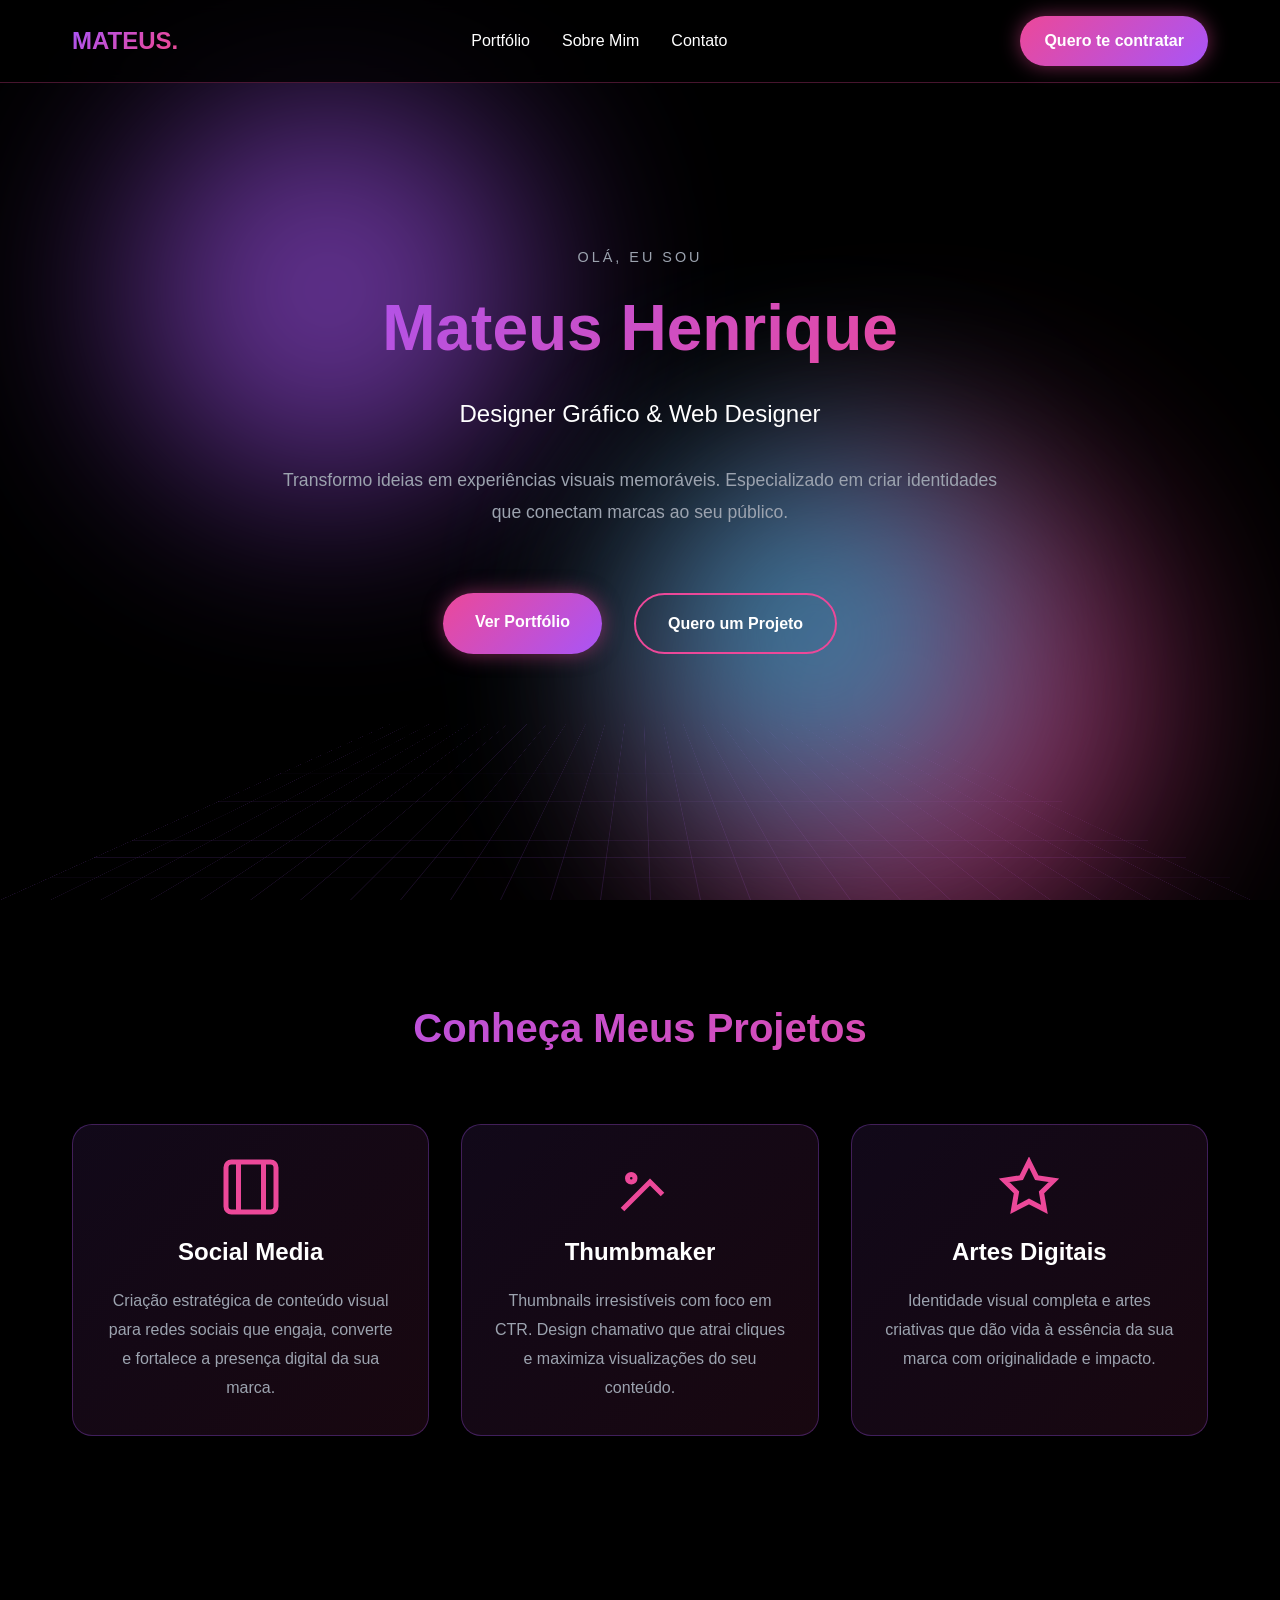
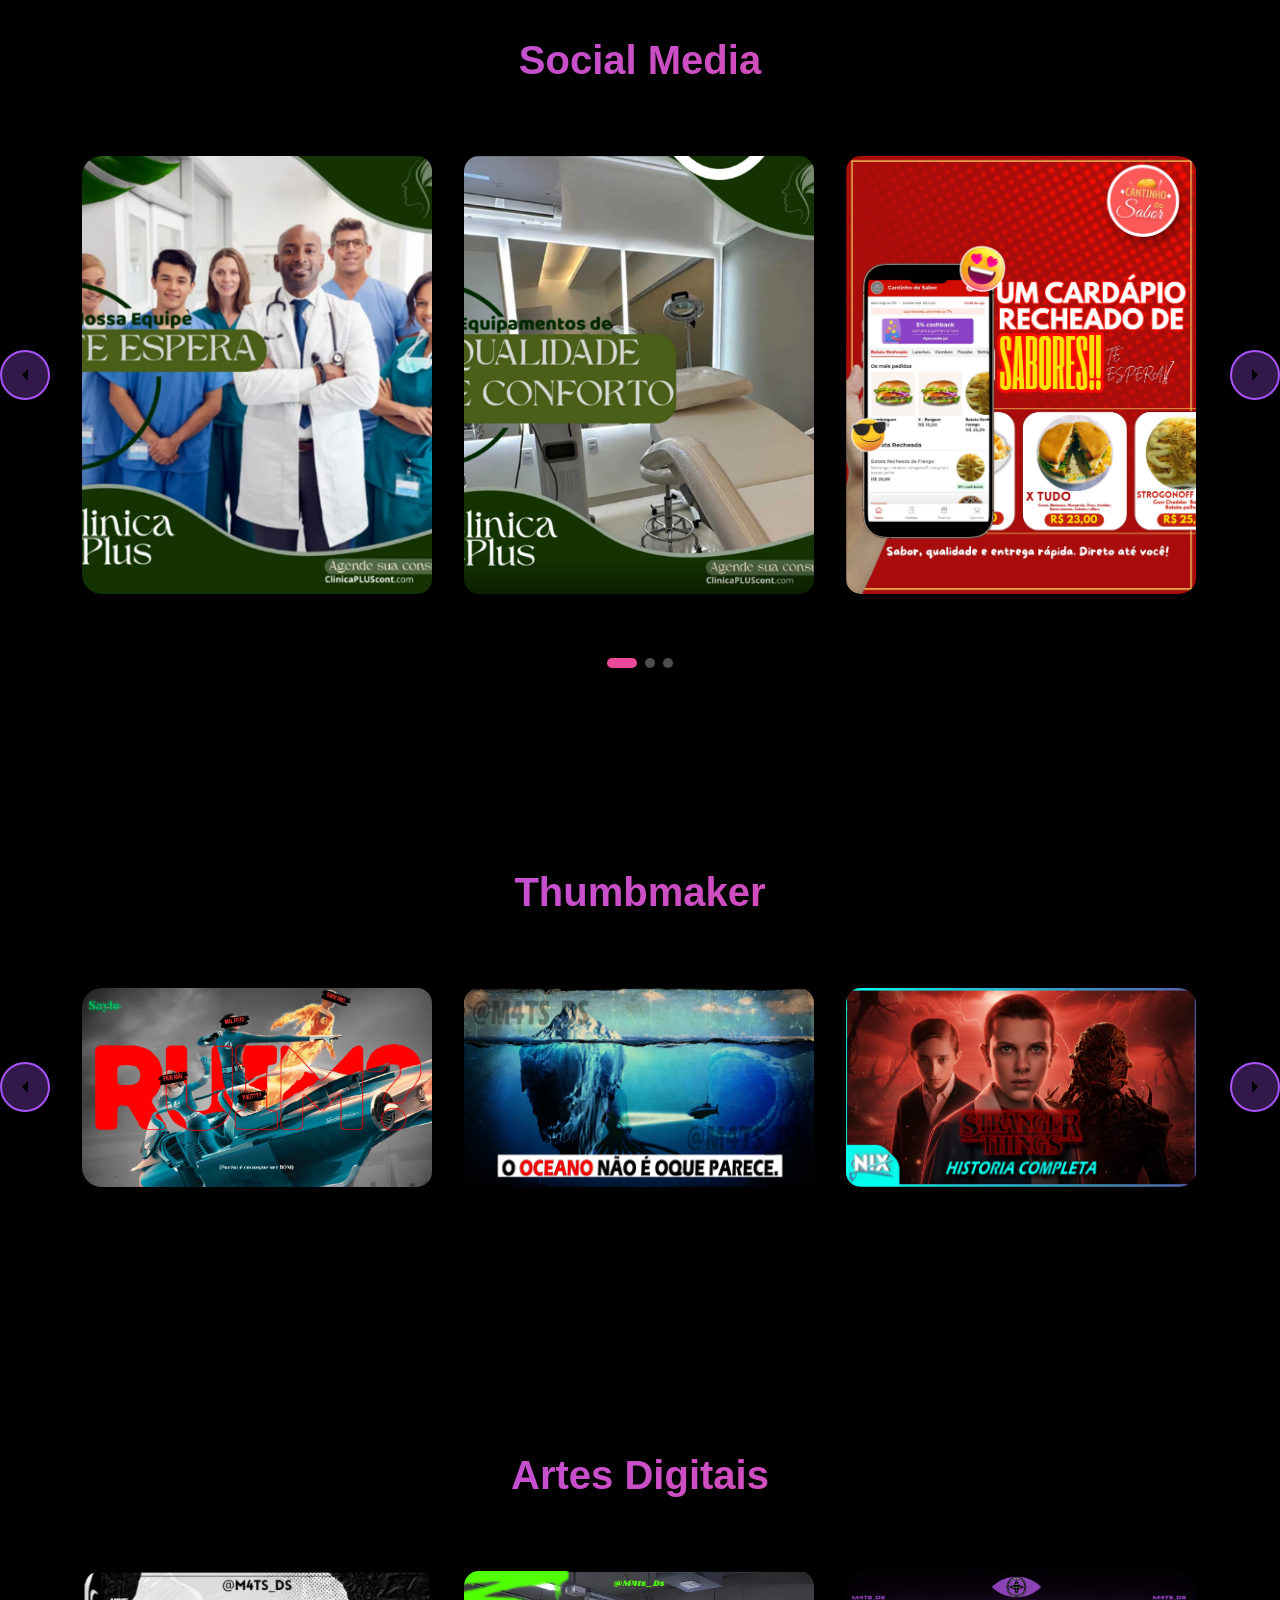
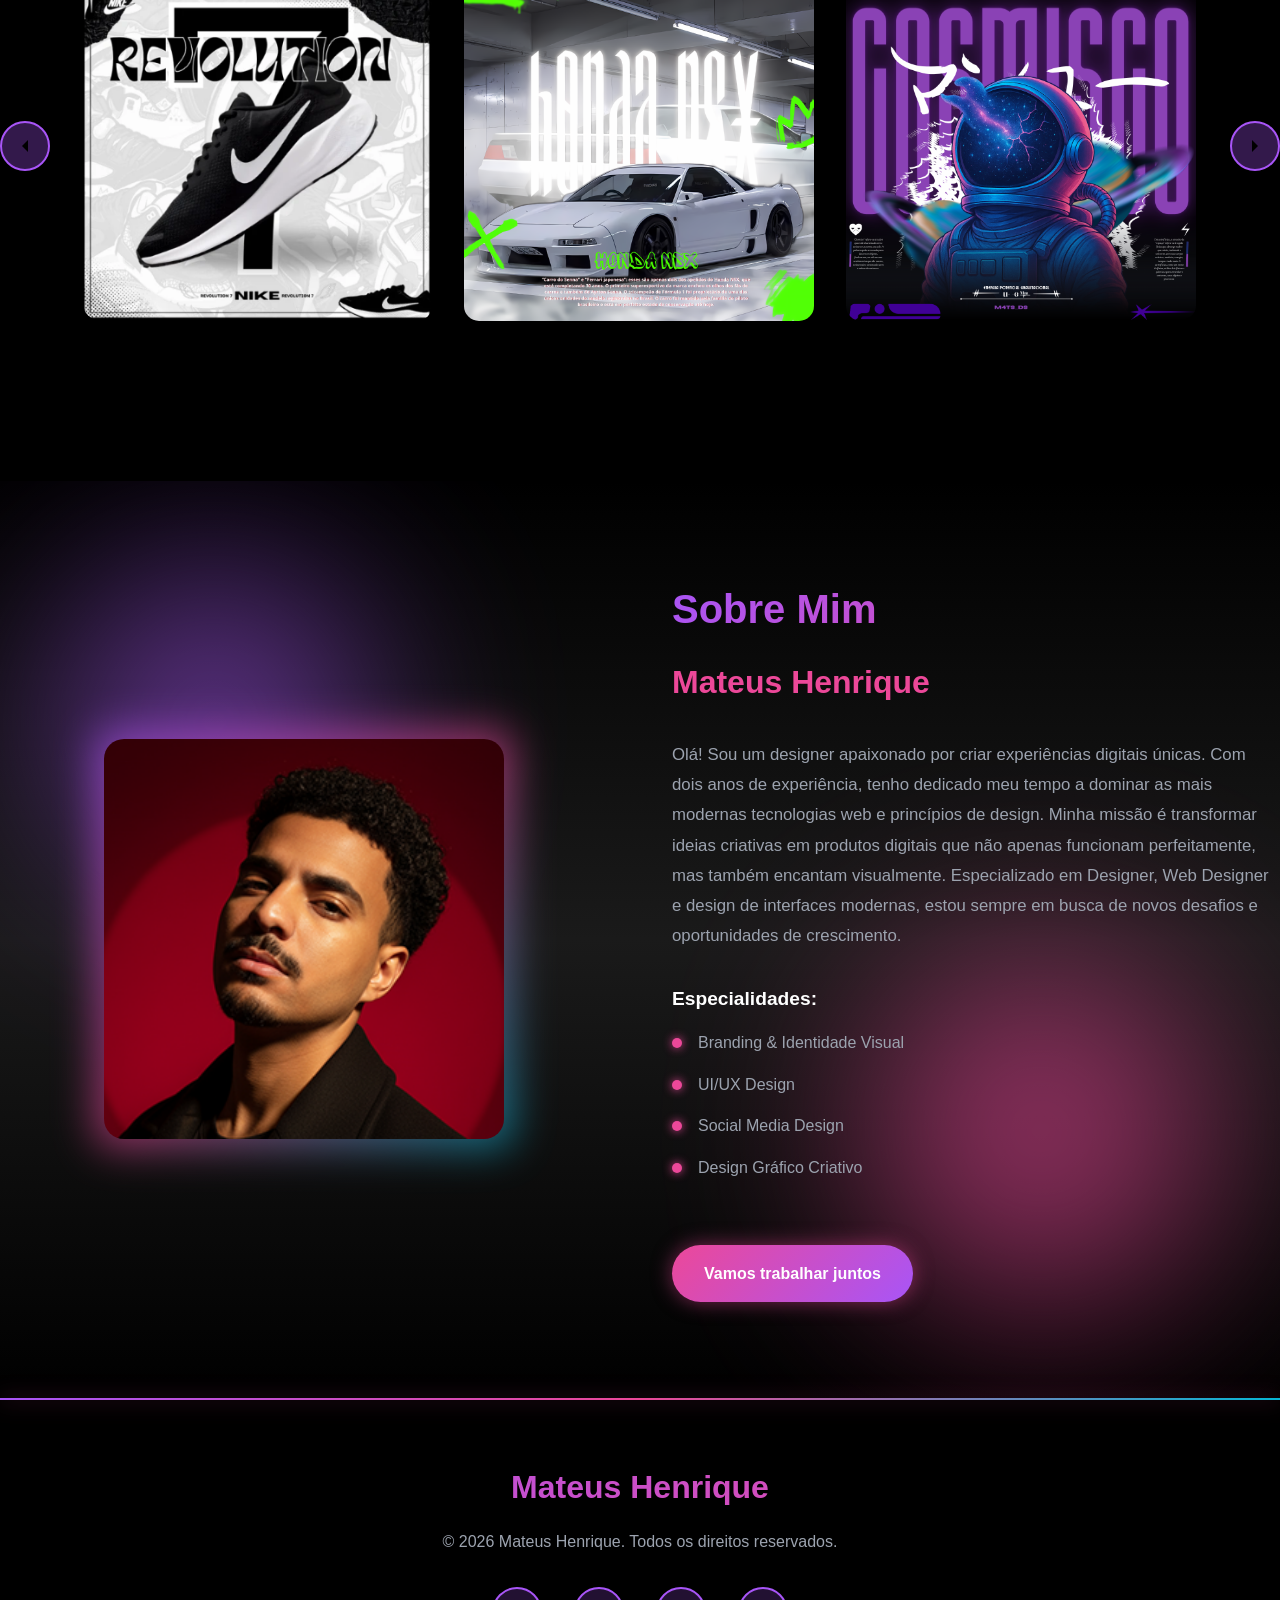
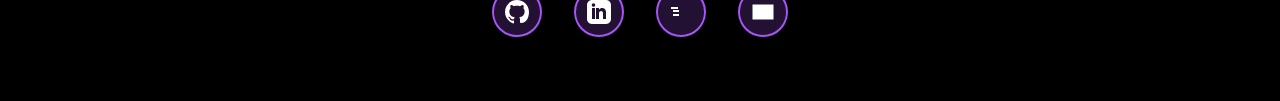
==== index.html @ 86b6b567 "Add files via upload" ====
<!DOCTYPE html>
<html lang="pt-BR">
<head>
    <meta charset="UTF-8" />
    <meta name="viewport" content="width=device-width, initial-scale=1.0"/>
    <meta name="description" content="Portfólio de Mateus Henrique - Designer Gráfico & Web Designer" />
    <title>Mateus Henrique | Designer Gráfico & Web Designer</title>
    <link rel="stylesheet" href="styles.css" />
</head>
<body>
    <!-- 1. NAVBAR FIXA -->
    <nav class="navbar" id="navbar">
        <div class="nav-container">
            <div class="nav-logo">
                <span class="logo-text">MATEUS<span class="logo-accent">.</span></span>
            </div>

            <ul class="nav-menu" id="navMenu">
                <li><a href="#portfolio" class="nav-link">Portfólio</a></li>
                <li><a href="#sobre" class="nav-link">Sobre Mim</a></li>
                <li><a href="#contato" class="nav-link">Contato</a></li>
            </ul>

            <a href="#contato" class="btn-cta">Quero te contratar</a>

            <div class="hamburger" id="hamburger">
                <span></span>
            </div>
        </div>
    </nav>

    <!-- 2. HERO SECTION -->
    <section class="hero" id="home">
        <div class="hero-bg">
            <div class="grid-3d"></div>
            <div class="blur-circle blur-purple"></div>
            <div class="blur-circle blur-pink"></div>
            <div class="blur-circle blur-cyan"></div>
        </div>

        <div class="hero-content">
            <p class="hero-subtitle">OLÁ, EU SOU</p>
            <h1 class="hero-title">Mateus Henrique</h1>
            <p class="hero-profession">Designer Gráfico & Web Designer</p>
            <p class="hero-description">
                Transformo ideias em experiências visuais memoráveis.
                Especializado em criar identidades que conectam marcas ao seu público.
            </p>

            <div class="hero-buttons">
                <a href="#portfolio" class="btn btn-primary">Ver Portfólio</a>
                <a href="https://wa.me/5581989998229" class="btn btn-secondary">Quero um Projeto</a>
            </div>

           
    </section>

    <!-- 3. SEÇÃO - CONHEÇA MEUS PROJETOS -->
    <section class="projects-intro" id="portfolio">
        <div class="container">
            <h2 class="section-title">Conheça Meus Projetos</h2>
            <div class="projects-grid">
                <!-- Card 1: Social Media -->
                <div class="project-card">
                    <div class="card-icon">
                        <svg viewBox="0 0 24 24" fill="none" stroke="currentColor" stroke-width="2" width="48" height="48">
                            <rect x="2" y="2" width="20" height="20" rx="2.18"></rect>
                            <line x1="7" y1="2" x2="7" y2="22"></line>
                            <line x1="17" y1="2" x2="17" y2="22"></line>
                        </svg>
                    </div>
                    <h3>Social Media</h3>
                    <p>Criação estratégica de conteúdo visual para redes sociais que engaja, converte e fortalece a presença digital da sua marca.</p>
                </div>

                <!-- Card 2: Thumbmaker -->
                <div class="project-card">
                    <div class="card-icon">
                        <svg viewBox="0 0 24 24" fill="none" stroke="currentColor" stroke-width="2" width="48" height="48">
                            <circle cx="8.5" cy="8.5" r="1.5"></circle>
                            <polyline points="21 15 16 10 5 21"></polyline>
                        </svg>
                    </div>
                    <h3>Thumbmaker</h3>
                    <p>Thumbnails irresistíveis com foco em CTR. Design chamativo que atrai cliques e maximiza visualizações do seu conteúdo.</p>
                </div>

                <!-- Card 3: Artes Digitais -->
                <div class="project-card">
                    <div class="card-icon">
                        <svg viewBox="0 0 24 24" fill="none" stroke="currentColor" stroke-width="2" width="48" height="48">
                            <path d="M12 2l3.09 6.26L22 9.27l-5 4.87 1.18 6.88L12 17.77l-6.18 3.25L7 14.14 2 9.27l6.91-1.01L12 2z"></path>
                        </svg>
                    </div>
                    <h3>Artes Digitais</h3>
                    <p>Identidade visual completa e artes criativas que dão vida à essência da sua marca com originalidade e impacto.</p>
                </div>
            </div>
        </div>
    </section>

    <!-- 4. CARROSSEL - SOCIAL MEDIA -->
    <section class="carousel-section">
        <h2 class="section-title">Social Media</h2>

        <div class="carousel-wrapper">
            <button class="carousel-btn carousel-btn-prev" data-carousel="social" aria-label="Anterior">
                <svg viewBox="0 0 24 24" width="24" height="24"><polyline points="15 18 9 12 15 6"></polyline></svg>
            </button>

            <div class="carousel" id="carouselSocial">
                <div class="carousel-track" data-track="social">
                    <div class="carousel-item"><img src="Artes (Social Midia)/Captura de tela 2026-02-28 152151.png" alt="Social Media 1" /></div>
                    <div class="carousel-item"><img src="Artes (Social Midia)/Captura de tela 2026-02-28 152158.png" alt="Social Media 2" /></div>
                    <div class="carousel-item"><img src="Artes (Social Midia)/Captura de tela 2026-02-28 152220.png" alt="Social Media 3" /></div>
                    <div class="carousel-item"><img src="Artes (Social Midia)/Captura de tela 2026-02-28 152232.png" alt="Social Media 4" /></div>
                    <div class="carousel-item"><img src="Artes (Social Midia)/Captura de tela 2026-02-28 152323.png" alt="Social Media 5" /></div>
                    <div class="carousel-item"><img src="Artes (Social Midia)/Captura de tela 2026-02-28 152351.png" alt="Social Media 6" /></div>
                    <div class="carousel-item"><img src="Artes (Social Midia)/Marrom e Vermelho Moderno feijoada Post para Instagram.png" alt="Social Media 7" /></div>
                    
                </div>
            </div>

            <button class="carousel-btn carousel-btn-next" data-carousel="social" aria-label="Próximo">
                <svg viewBox="0 0 24 24" width="24" height="24"><polyline points="9 18 15 12 9 6"></polyline></svg>
            </button>
        </div>

        <div class="carousel-indicators" data-indicators="social">
            <span class="indicator active"></span>
            <span class="indicator"></span>
            <span class="indicator"></span>
        </div>
    </section>

    <!-- 5. CARROSSEL - THUMBMAKER -->
    <section class="carousel-section">
        <h2 class="section-title">Thumbmaker</h2>

        <div class="carousel-wrapper">
            <button class="carousel-btn carousel-btn-prev" data-carousel="thumb" aria-label="Anterior">
                <svg viewBox="0 0 24 24" width="24" height="24"><polyline points="15 18 9 12 15 6"></polyline></svg>
            </button>

            <div class="carousel" id="carouselThumb">
                <div class="carousel-track" data-track="thumb">
                    <div class="carousel-item"><img src="Artes (Thumbmaker)/Captura de tela 2026-02-28 152415.png" alt="Thumbnail 1" /></div>
                    <div class="carousel-item"><img src="Artes (Thumbmaker)/Captura de tela 2026-02-28 152429.png" alt="Thumbnail 2" /></div>
                    <div class="carousel-item"><img src="Artes (Thumbmaker)/Captura de tela 2026-02-28 152442.png" alt="Thumbnail 3" /></div>
                    <div class="carousel-item"><img src="Artes (Thumbmaker)/Captura de tela 2026-02-28 152549.png" alt="Thumbnail 4" /></div>
                    <div class="carousel-item"><img src="Artes (Thumbmaker)/Captura de tela 2026-02-28 152558.png" alt="Thumbnail 5" /></div>
                    <div class="carousel-item"><img src="Artes (Thumbmaker)/modelos THUMBS (1).png" alt="Thumbnail 6" /></div>
                    <div class="carousel-item"><img src="Artes (Thumbmaker)/modelos THUMBS.png" alt="Thumbnail 7" /></div>

                </div>
            </div>

            <button class="carousel-btn carousel-btn-next" data-carousel="thumb" aria-label="Próximo">
                <svg viewBox="0 0 24 24" width="24" height="24"><polyline points="9 18 15 12 9 6"></polyline></svg>
            </button>
        </div>

        <div class="carousel-indicators" data-indicators="thumb"></div>
    </section>

    <!-- 6. CARROSSEL - ARTES DIGITAIS -->
    <section class="carousel-section">
        <h2 class="section-title">Artes Digitais</h2>

        <div class="carousel-wrapper">
            <button class="carousel-btn carousel-btn-prev" data-carousel="artes" aria-label="Anterior">
                <svg viewBox="0 0 24 24" width="24" height="24"><polyline points="15 18 9 12 15 6"></polyline></svg>
            </button>

            <div class="carousel" id="carouselArtes">
                <div class="carousel-track" data-track="artes">
                    <div class="carousel-item"><img src="Artes (digital)/Captura de tela 2026-02-28 152513.png" alt="Arte Digital 1" /></div>
                    <div class="carousel-item"><img src="Artes (digital)/Inserir um título.png" alt="Arte Digital 2" /></div>
                    <div class="carousel-item"><img src="Artes (digital)/7.png" alt="Arte Digital 3" /></div>
                    <div class="carousel-item"><img src="Artes (digital)/8.png" alt="Arte Digital 4" /></div>
                    <div class="carousel-item"><img src="Artes (digital)/6.png" alt="Arte Digital 5" /></div>
                    <div class="carousel-item"><img src="Artes (digital)/portifolio posters.png" alt="Arte Digital 6" /></div>
                </div>
            </div>

            <button class="carousel-btn carousel-btn-next" data-carousel="artes" aria-label="Próximo">
                <svg viewBox="0 0 24 24" width="24" height="24"><polyline points="9 18 15 12 9 6"></polyline></svg>
            </button>
        </div>

        <div class="carousel-indicators" data-indicators="artes"></div>
    </section>

    <!-- 7. SOBRE MIM -->
    <section class="about" id="sobre">
        <div class="about-bg">
            <div class="blur-circle blur-purple-small"></div>
            <div class="blur-circle blur-pink-small"></div>
        </div>

        <div class="about-content">
            <div class="about-image">
                <div class="image-container">
                    <img src="/FOTO DE PERFIL.png" alt="Mateus Henrique" />
                    <div class="image-glow"></div>
                </div>
            </div>

            <div class="about-text">
                <h2 class="section-title about-title">Sobre Mim</h2>
                <h3 class="about-name">Mateus Henrique</h3>
                <p class="about-bio">
                    Olá! Sou um designer apaixonado por criar experiências digitais únicas. Com dois anos de experiência, 
                    tenho dedicado meu tempo a dominar as mais modernas tecnologias web e princípios de design.
                    Minha missão é transformar ideias criativas em produtos digitais que não apenas funcionam perfeitamente, mas também encantam visualmente. 
                    Especializado em Designer, Web Designer e design de interfaces modernas, estou sempre em busca de novos desafios e oportunidades de crescimento.
                </p>

                <div class="skills-list">
                    <h4>Especialidades:</h4>
                    <ul>
                        <li><span class="skill-bullet"></span><span>Branding & Identidade Visual</span></li>
                        <li><span class="skill-bullet"></span><span>UI/UX Design</span></li>
                        <li><span class="skill-bullet"></span><span>Social Media Design</span></li>
                        <li><span class="skill-bullet"></span><span>Design Gráfico Criativo</span></li>
                    </ul>
                </div>

                <a href="https://wa.me/5581989998229" class="btn btn-primary">Vamos trabalhar juntos</a>
            </div>
        </div>
    </section>

    <!-- 8. FOOTER -->
    <footer class="footer" id="contato">
        <div class="footer-glow"></div>
        <div class="footer-content">
            <h2 class="footer-name">Mateus Henrique</h2>
            <p class="footer-text">© 2026 Mateus Henrique. Todos os direitos reservados.</p>

            <div class="social-links">
                <a href="https://github.com/M4teusPr" target="_blank" rel="noopener" class="social-link" title="GitHub">
                    <svg viewBox="0 0 24 24" width="24" height="24" fill="currentColor"><path d="M12 0C5.37 0 0 5.372 0 12c0 5.303 3.438 9.8 8.207 11.387.6.11.793-.261.793-.577v-2.234c-3.338.726-4.033-1.416-4.033-1.416-.546-1.387-1.333-1.756-1.333-1.756-1.089-.745.083-.729.083-.729 1.205.084 1.839 1.237 1.839 1.237 1.07 1.834 2.807 1.304 3.492.997.107-.775.418-1.305.762-1.604-2.665-.305-5.467-1.334-5.467-5.931 0-1.311.469-2.381 1.236-3.221-.124-.303-.535-1.524.117-3.176 0 0 1.008-.322 3.301 1.23.957-.266 1.983-.399 3.003-.404 1.02.005 2.047.138 3.006.404 2.291-1.552 3.297-1.23 3.297-1.23.653 1.653.242 2.874.118 3.176.77.84 1.235 1.911 1.235 3.221 0 4.609-2.807 5.624-5.479 5.921.43.372.823 1.102.823 2.222v3.293C19.768 23.8 24 19.303 24 12c0-6.628-5.373-12-12-12z"/></svg>
                </a>

                <a href="https://www.linkedin.com/in/mateus-henrique-62a9ab302/" target="_blank" rel="noopener" class="social-link" title="LinkedIn">
                    <svg viewBox="0 0 24 24" width="24" height="24" fill="currentColor"><path d="M19 0h-14c-2.761 0-5 2.239-5 5v14c0 2.761 2.239 5 5 5h14c2.762 0 5-2.239 5-5v-14c0-2.761-2.238-5-5-5zm-11 19h-3v-11h3v11zm-1.5-12.268c-.966 0-1.75-.79-1.75-1.764s.784-1.764 1.75-1.764 1.75.79 1.75 1.764-.783 1.764-1.75 1.764zM19 19h-3v-5.604c0-3.368-4-3.113-4 0V19h-3v-11h3v1.765c1.396-2.586 7-2.777 7 2.476V19z"/></svg>
                </a>

                <a href="https://www.behance.net/m4tsds" target="_blank" rel="noopener" class="social-link" title="Behance">
                    <svg viewBox="0 0 24 24" width="24" height="24" fill="currentColor"><path d="M2 7h7v2H2zM4 10h6v2H4zM4 14h6v2H4z"/></svg>
                </a>

                <a href="mailto:mateushenriquemp123@gmail.com" class="social-link" title="Gmail">
                    <svg viewBox="0 0 24 24" width="24" height="24" fill="currentColor"><path d="M1.5 4.5h21v15h-21z"/></svg>
                </a>
            </div>
        </div>
    </footer>

    <script src="script.js"></script>
</body>
</html>
---- styles.css ----
/* ========================================
   🎨 RETROWAVE PORTFOLIO - CSS
   Paleta: Preto + Roxo + Rosa + Ciano
======================================== */

/* ========================================
   VARIÁVEIS CSS (Fácil Personalização)
======================================== */
:root {
    /* Cores Principais */
    --black: #000000;
    --white: #ffffff;
    --gray: #9ca3af;
    --purple: #a855f7;
    --pink: #ec4899;
    --cyan: #06b6d4;
    
    /* Gradientes */
    --gradient-main: linear-gradient(135deg, var(--purple), var(--pink), var(--cyan));
    --gradient-cta: linear-gradient(135deg, var(--pink), var(--purple));
    
    /* Spacing */
    --spacing-xs: 0.5rem;
    --spacing-sm: 1rem;
    --spacing-md: 2rem;
    --spacing-lg: 4rem;
    --spacing-xl: 6rem;
    
    /* Transitions */
    --transition: 0.3s ease;
}

/* ========================================
   RESET & BASE
======================================== */
* {
    margin: 0;
    padding: 0;
    box-sizing: border-box;
}

html {
    scroll-behavior: smooth;
}

body {
    font-family: 'Segoe UI', Tahoma, Geneva, Verdana, sans-serif;
    background-color: var(--black);
    color: var(--white);
    overflow-x: hidden;
    line-height: 1.6;
}

/* Scrollbar Personalizada */
::-webkit-scrollbar {
    width: 10px;
}

::-webkit-scrollbar-track {
    background: var(--black);
}

::-webkit-scrollbar-thumb {
    background: linear-gradient(180deg, var(--purple), var(--pink));
    border-radius: 10px;
}

::-webkit-scrollbar-thumb:hover {
    background: linear-gradient(180deg, var(--pink), var(--purple));
}

/* Container Global */
.container {
    max-width: 1200px;
    margin: 0 auto;
    padding: 0 var(--spacing-md);
}

/* ========================================
   1️⃣ NAVBAR
======================================== */
.navbar {
    position: fixed;
    top: 0;
    left: 0;
    width: 100%;
    z-index: 1000;
    background: rgba(0, 0, 0, 0.8);
    backdrop-filter: blur(10px);
    border-bottom: 1px solid rgba(236, 72, 153, 0.3);
    transition: var(--transition);
}

.nav-container {
    max-width: 1200px;
    margin: 0 auto;
    padding: 1rem 2rem;
    display: flex;
    justify-content: space-between;
    align-items: center;
}

.nav-logo {
    font-size: 1.5rem;
    font-weight: bold;
}

.logo-text {
    background: var(--gradient-main);
    background-size: 200%;
    -webkit-background-clip: text;
    -webkit-text-fill-color: transparent;
    background-clip: text;
    animation: gradientShift 8s ease infinite;
}

.logo-accent {
    color: var(--pink);
}

.nav-menu {
    display: flex;
    list-style: none;
    gap: 2rem;
}

.nav-link {
    color: var(--white);
    text-decoration: none;
    font-size: 1rem;
    position: relative;
    transition: var(--transition);
}

.nav-link::after {
    content: '';
    position: absolute;
    bottom: -5px;
    left: 0;
    width: 0;
    height: 2px;
    background: var(--pink);
    transition: var(--transition);
}

.nav-link:hover {
    color: var(--pink);
}

.nav-link:hover::after {
    width: 100%;
}

/* Botão CTA */
.btn-cta {
    padding: 0.75rem 1.5rem;
    background: var(--gradient-cta);
    color: var(--white);
    text-decoration: none;
    border-radius: 50px;
    font-weight: 600;
    box-shadow: 0 0 20px rgba(236, 72, 153, 0.5);
    transition: var(--transition);
}

.btn-cta:hover {
    transform: scale(1.05);
    box-shadow: 0 0 30px rgba(236, 72, 153, 0.8);
}

/* Menu Hamburguer */
.hamburger {
    display: none;
    flex-direction: column;
    gap: 5px;
    cursor: pointer;
}

.hamburger span {
    width: 25px;
    height: 3px;
    background: var(--white);
    transition: var(--transition);
}

.hamburger.active span:nth-child(1) {
    transform: rotate(45deg) translate(8px, 8px);
}

.hamburger.active span:nth-child(2) {
    opacity: 0;
}

.hamburger.active span:nth-child(3) {
    transform: rotate(-45deg) translate(7px, -7px);
}

/* ========================================
   2️⃣ HERO SECTION
======================================== */
.hero {
    position: relative;
    min-height: 100vh;
    display: flex;
    align-items: center;
    justify-content: center;
    overflow: hidden;
}

/* Background com Grid 3D */
.hero-bg {
    position: absolute;
    top: 0;
    left: 0;
    width: 100%;
    height: 100%;
    z-index: 0;
}

.grid-3d {
    position: absolute;
    bottom: 0;
    left: 0;
    width: 100%;
    height: 100%;
    background-image: 
        linear-gradient(rgba(168, 85, 247, 0.3) 1px, transparent 1px),
        linear-gradient(90deg, rgba(168, 85, 247, 0.3) 1px, transparent 1px);
    background-size: 50px 50px;
    transform: perspective(500px) rotateX(60deg);
    transform-origin: center bottom;
    opacity: 0.5;
}

/* Blur Circles Animados */
.blur-circle {
    position: absolute;
    border-radius: 50%;
    filter: blur(100px);
    opacity: 0.6;
    animation: pulse 8s ease-in-out infinite;
}

.blur-purple {
    width: 400px;
    height: 400px;
    background: var(--purple);
    top: 10%;
    left: 10%;
    animation-delay: 0s;
}

.blur-pink {
    width: 500px;
    height: 500px;
    background: var(--pink);
    top: 50%;
    right: 10%;
    animation-delay: 2s;
}

.blur-cyan {
    width: 350px;
    height: 350px;
    background: var(--cyan);
    bottom: 10%;
    left: 50%;
    animation-delay: 4s;
}

@keyframes pulse {
    0%, 100% {
        transform: scale(1);
        opacity: 0.6;
    }
    50% {
        transform: scale(1.2);
        opacity: 0.8;
    }
}

/* Conteúdo Hero */
.hero-content {
    position: relative;
    z-index: 10;
    text-align: center;
    max-width: 800px;
    padding: 0 var(--spacing-md);
}

.hero-subtitle {
    font-size: 0.9rem;
    letter-spacing: 3px;
    color: var(--gray);
    margin-bottom: var(--spacing-xs);
}

.hero-title {
    font-size: 4rem;
    font-weight: 900;
    margin-bottom: var(--spacing-sm);
    background: var(--gradient-main);
    background-size: 200%;
    -webkit-background-clip: text;
    -webkit-text-fill-color: transparent;
    background-clip: text;
    animation: gradientShift 8s ease infinite;
}

@keyframes gradientShift {
    0%, 100% {
        background-position: 0% 50%;
    }
    50% {
        background-position: 100% 50%;
    }
}

.hero-profession {
    font-size: 1.5rem;
    color: var(--white);
    margin-bottom: var(--spacing-md);
}

.hero-description {
    font-size: 1.1rem;
    color: var(--gray);
    margin-bottom: var(--spacing-lg);
    line-height: 1.8;
}

/* Botões Hero */
.hero-buttons {
    display: flex;
    gap: var(--spacing-md);
    justify-content: center;
    flex-wrap: wrap;
}

.btn {
    padding: 1rem 2rem;
    font-size: 1rem;
    font-weight: 600;
    text-decoration: none;
    border-radius: 50px;
    transition: var(--transition);
    display: inline-block;
}

.btn-primary {
    background: var(--gradient-cta);
    color: var(--white);
    box-shadow: 0 0 20px rgba(236, 72, 153, 0.5);
}

.btn-primary:hover {
    transform: translateY(-5px);
    box-shadow: 0 10px 40px rgba(236, 72, 153, 0.7);
}

.btn-secondary {
    background: transparent;
    color: var(--white);
    border: 2px solid var(--pink);
}

.btn-secondary:hover {
    background: var(--pink);
    transform: translateY(-5px);
    box-shadow: 0 10px 40px rgba(236, 72, 153, 0.5);
}

/* Scroll Indicator */
.scroll-indicator {
    position: absolute;
    bottom: 30px;
    left: 50%;
    transform: translateX(-50%);
    z-index: 10;
}

.scroll-line {
    width: 2px;
    height: 50px;
    background: linear-gradient(180deg, transparent, var(--pink));
    animation: scrollDown 2s ease-in-out infinite;
}

@keyframes scrollDown {
    0%, 100% {
        transform: translateY(0);
        opacity: 1;
    }
    50% {
        transform: translateY(20px);
        opacity: 0.5;
    }
}

/* ========================================
   3️⃣ SEÇÃO - PROJETOS
======================================== */
.projects-intro {
    padding: var(--spacing-xl) 0;
    position: relative;
}

.section-title {
    font-size: 2.5rem;
    text-align: center;
    margin-bottom: var(--spacing-lg);
    background: var(--gradient-main);
    background-size: 200%;
    -webkit-background-clip: text;
    -webkit-text-fill-color: transparent;
    background-clip: text;
    animation: gradientShift 8s ease infinite;
}

.projects-grid {
    display: grid;
    grid-template-columns: repeat(auto-fit, minmax(300px, 1fr));
    gap: var(--spacing-md);
    margin-top: var(--spacing-lg);
}

.project-card {
    background: linear-gradient(135deg, rgba(168, 85, 247, 0.1), rgba(236, 72, 153, 0.1));
    padding: var(--spacing-md);
    border-radius: 20px;
    border: 1px solid rgba(168, 85, 247, 0.3);
    transition: var(--transition);
    text-align: center;
}

.project-card:hover {
    transform: translateY(-5px);
    box-shadow: 0 10px 40px rgba(236, 72, 153, 0.4);
    border-color: var(--pink);
}

.card-icon {
    width: 60px;
    height: 60px;
    margin: 0 auto var(--spacing-sm);
    color: var(--pink);
}

.card-icon svg {
    width: 100%;
    height: 100%;
}

.project-card h3 {
    font-size: 1.5rem;
    margin-bottom: var(--spacing-sm);
    color: var(--white);
}

.project-card p {
    color: var(--gray);
    line-height: 1.8;
}

/* ========================================
   4️⃣ 5️⃣ 6️⃣ CARROSSÉIS
======================================== */
.carousel-section {
    padding: var(--spacing-xl) 0;
    position: relative;
}

.carousel-wrapper {
    position: relative;
    display: flex;
    align-items: center;
    gap: var(--spacing-md);
    margin: var(--spacing-lg) 0;
}

.carousel {
    flex: 1;
    overflow: hidden;
    border-radius: 20px;
}

.carousel-track {
    display: flex;
    gap: var(--spacing-md);
    transition: transform 0.5s ease;
}

.carousel-item {
    min-width: 350px;
    border-radius: 15px;
    overflow: hidden;
    transition: var(--transition);
}

.carousel-item:hover {
    transform: scale(1.05);
}

.carousel-item img {
    width: 100%;
    height: 100%;
    object-fit: cover;
    display: block;
}

/* Botões do Carrossel */
.carousel-btn {
    width: 50px;
    height: 50px;
    background: rgba(168, 85, 247, 0.3);
    border: 2px solid var(--purple);
    border-radius: 50%;
    color: var(--white);
    cursor: pointer;
    transition: var(--transition);
    display: flex;
    align-items: center;
    justify-content: center;
    flex-shrink: 0;
}

.carousel-btn svg {
    width: 24px;
    height: 24px;
}

.carousel-btn:hover {
    background: var(--purple);
    box-shadow: 0 0 20px rgba(168, 85, 247, 0.6);
    transform: scale(1.1);
}

/* Indicadores */
.carousel-indicators {
    display: flex;
    justify-content: center;
    gap: var(--spacing-xs);
    margin-top: var(--spacing-md);
}

.indicator {
    width: 10px;
    height: 10px;
    background: rgba(255, 255, 255, 0.3);
    border-radius: 50%;
    cursor: pointer;
    transition: var(--transition);
}

.indicator.active {
    background: var(--pink);
    width: 30px;
    border-radius: 10px;
}

/* ========================================
   7️⃣ SOBRE MIM
======================================== */
.about {
    padding: var(--spacing-xl) 0;
    position: relative;
    background: linear-gradient(180deg, var(--black), #1a1a1a, var(--black));
}

.about-bg {
    position: absolute;
    top: 0;
    left: 0;
    width: 100%;
    height: 100%;
    overflow: hidden;
    z-index: 0;
}

.blur-purple-small {
    width: 300px;
    height: 300px;
    background: var(--purple);
    top: 10%;
    left: 5%;
}

.blur-pink-small {
    width: 350px;
    height: 350px;
    background: var(--pink);
    bottom: 10%;
    right: 5%;
}

.about-content {
    position: relative;
    z-index: 10;
    display: grid;
    grid-template-columns: 1fr 1fr;
    gap: var(--spacing-lg);
    align-items: center;
}

/* Foto */
.about-image {
    position: relative;
}

.image-container {
    position: relative;
    width: 400px;
    height: 400px;
    margin: 0 auto;
}

.image-container img {
    width: 100%;
    height: 100%;
    object-fit: cover;
    border-radius: 20px;
    position: relative;
    z-index: 2;
}

.image-glow {
    position: absolute;
    top: -10px;
    left: -10px;
    right: -10px;
    bottom: -10px;
    background: var(--gradient-main);
    border-radius: 20px;
    filter: blur(20px);
    opacity: 0.6;
    animation: pulse 4s ease-in-out infinite;
    z-index: 1;
}

/* Texto */
.about-text {
    color: var(--white);
}

.about-title {
    text-align: left;
    margin-bottom: var(--spacing-sm);
}

.about-name {
    font-size: 2rem;
    color: var(--pink);
    margin-bottom: var(--spacing-md);
}

.about-bio {
    color: var(--gray);
    margin-bottom: var(--spacing-md);
    line-height: 1.8;
    font-size: 1.05rem;
}

.skills-list h4 {
    color: var(--white);
    margin-bottom: var(--spacing-sm);
    font-size: 1.2rem;
}

.skills-list ul {
    list-style: none;
    margin-bottom: var(--spacing-lg);
}

.skills-list li {
    display: flex;
    align-items: center;
    gap: var(--spacing-sm);
    margin-bottom: var(--spacing-sm);
    color: var(--gray);
}

.skill-bullet {
    width: 10px;
    height: 10px;
    background: var(--pink);
    border-radius: 50%;
    box-shadow: 0 0 10px var(--pink);
}

/* ========================================
   8️⃣ FOOTER
======================================== */
.footer {
    padding: var(--spacing-lg) 0;
    background: var(--black);
    position: relative;
}

.footer-glow {
    position: absolute;
    top: 0;
    left: 0;
    width: 100%;
    height: 2px;
    background: var(--gradient-main);
    box-shadow: 0 0 20px rgba(236, 72, 153, 0.6);
}

.footer-content {
    text-align: center;
}

.footer-name {
    font-size: 2rem;
    background: var(--gradient-main);
    background-size: 200%;
    -webkit-background-clip: text;
    -webkit-text-fill-color: transparent;
    background-clip: text;
    animation: gradientShift 8s ease infinite;
    margin-bottom: var(--spacing-sm);
}

.footer-text {
    color: var(--gray);
    margin-bottom: var(--spacing-md);
}

/* Social Links */
.social-links {
    display: flex;
    justify-content: center;
    gap: var(--spacing-md);
}

.social-link {
    width: 50px;
    height: 50px;
    display: flex;
    align-items: center;
    justify-content: center;
    background: rgba(168, 85, 247, 0.2);
    border: 2px solid var(--purple);
    border-radius: 50%;
    color: var(--white);
    transition: var(--transition);
}

.social-link svg {
    width: 24px;
    height: 24px;
}

.social-link:hover {
    transform: scale(1.1);
    background: var(--pink);
    border-color: var(--pink);
    box-shadow: 0 0 20px rgba(236, 72, 153, 0.7);
}

/* ========================================
   📱 RESPONSIVIDADE
======================================== */
@media (max-width: 1024px) {
    .carousel-item {
        min-width: 300px;
    }
    
    .about-content {
        gap: var(--spacing-md);
    }
    
    .image-container {
        width: 350px;
        height: 350px;
    }
}

@media (max-width: 768px) {
    /* Navbar Mobile */
    .hamburger {
        display: flex;
    }
    
    .nav-menu {
        position: fixed;
        top: 70px;
        left: -100%;
        width: 100%;
        height: calc(100vh - 70px);
        background: rgba(0, 0, 0, 0.98);
        flex-direction: column;
        align-items: center;
        padding: var(--spacing-lg);
        transition: var(--transition);
        backdrop-filter: blur(10px);
    }
    
    .nav-menu.active {
        left: 0;
    }
    
    .btn-cta {
        display: none;
    }
    
    /* Hero */
    .hero-title {
        font-size: 2.5rem;
    }
    
    .hero-profession {
        font-size: 1.2rem;
    }
    
    .hero-buttons {
        flex-direction: column;
        gap: var(--spacing-sm);
    }
    
    /* Projects */
    .projects-grid {
        grid-template-columns: 1fr;
    }
    
    /* Carrossel */
    .carousel-item {
        min-width: 280px;
    }
    
    .carousel-btn {
        width: 40px;
        height: 40px;
    }
    
    /* About */
    .about-content {
        grid-template-columns: 1fr;
        text-align: center;
    }
    
    .image-container {
        width: 300px;
        height: 300px;
    }
    
    .about-title {
        text-align: center;
    }
    
    .skills-list ul {
        display: flex;
        flex-direction: column;
        align-items: center;
    }
    
    /* Footer */
    .social-links {
        flex-wrap: wrap;
    }
}

@media (max-width: 480px) {
    :root {
        --spacing-md: 1rem;
        --spacing-lg: 2rem;
        --spacing-xl: 3rem;
    }
    
    .hero-title {
        font-size: 2rem;
    }
    
    .section-title {
        font-size: 1.8rem;
    }
    
    .carousel-item {
        min-width: 250px;
    }
    
    .image-container {
        width: 250px;
        height: 250px;
    }
}
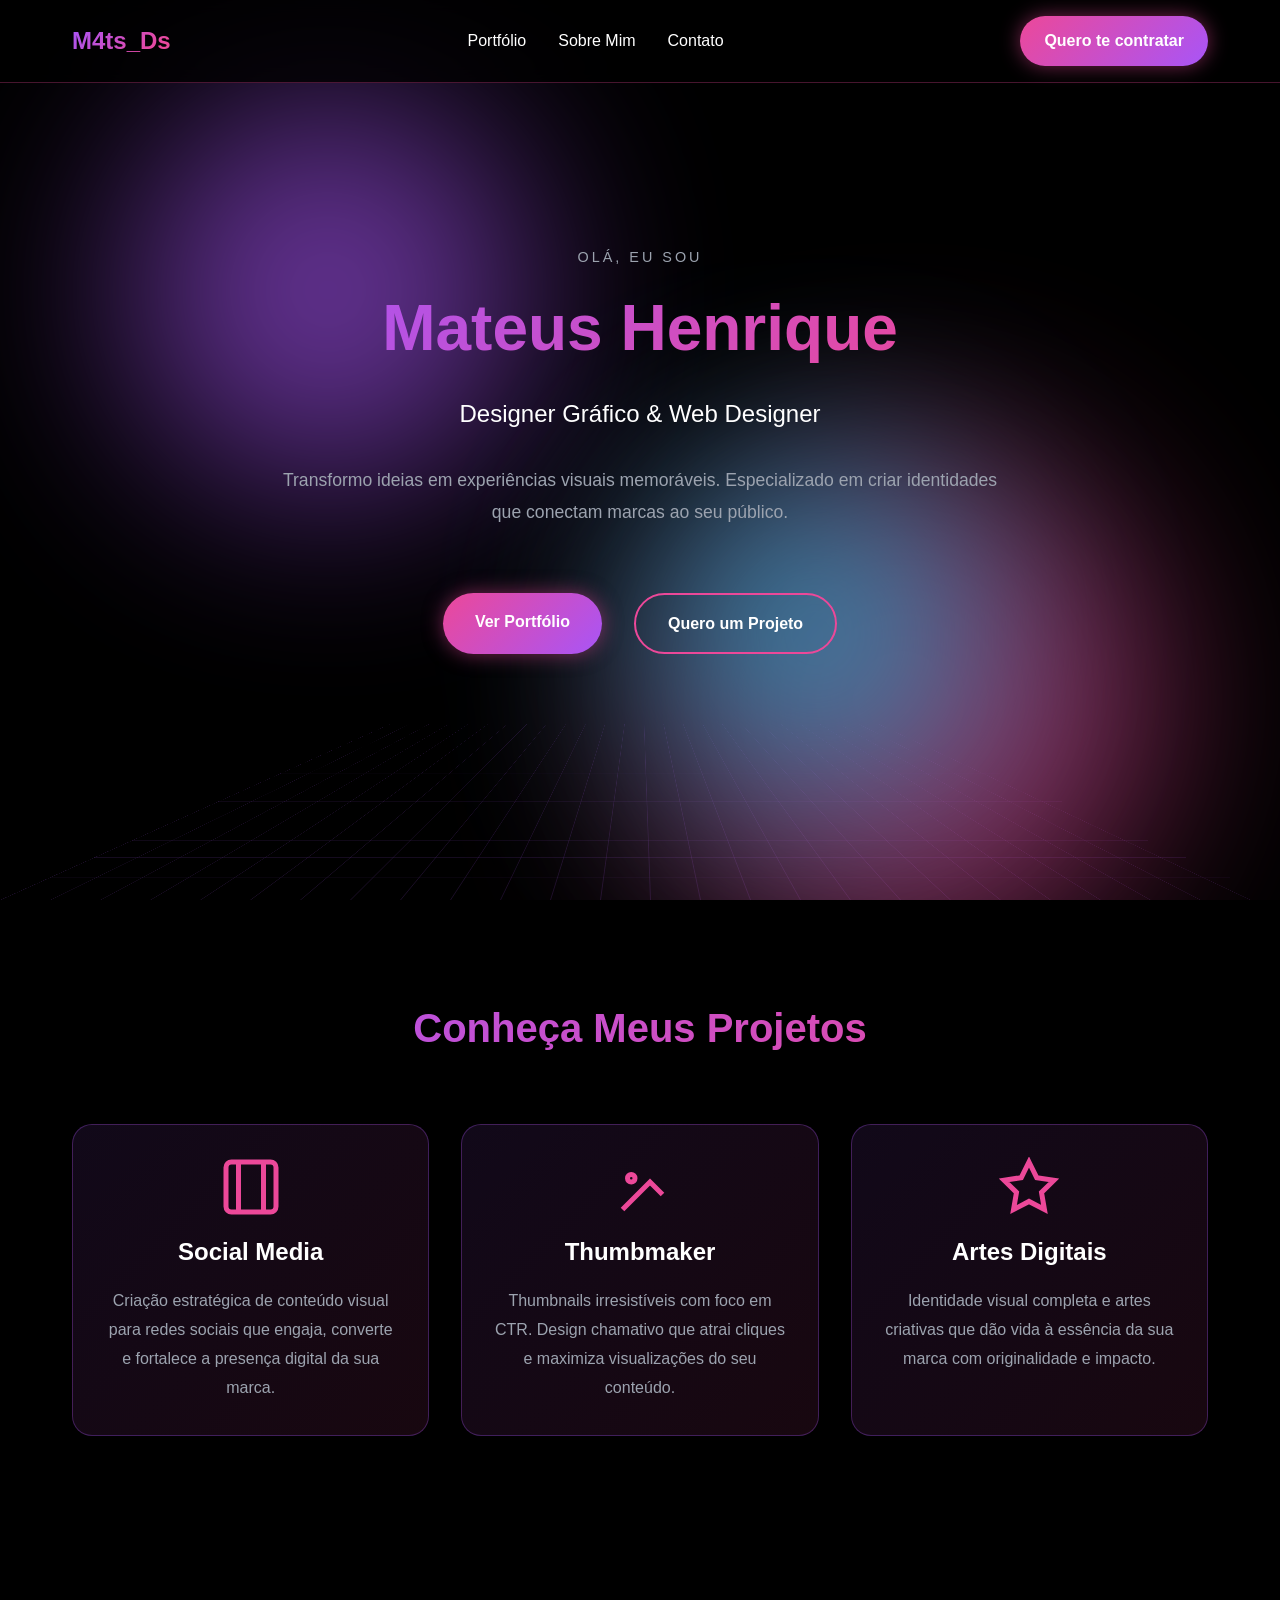
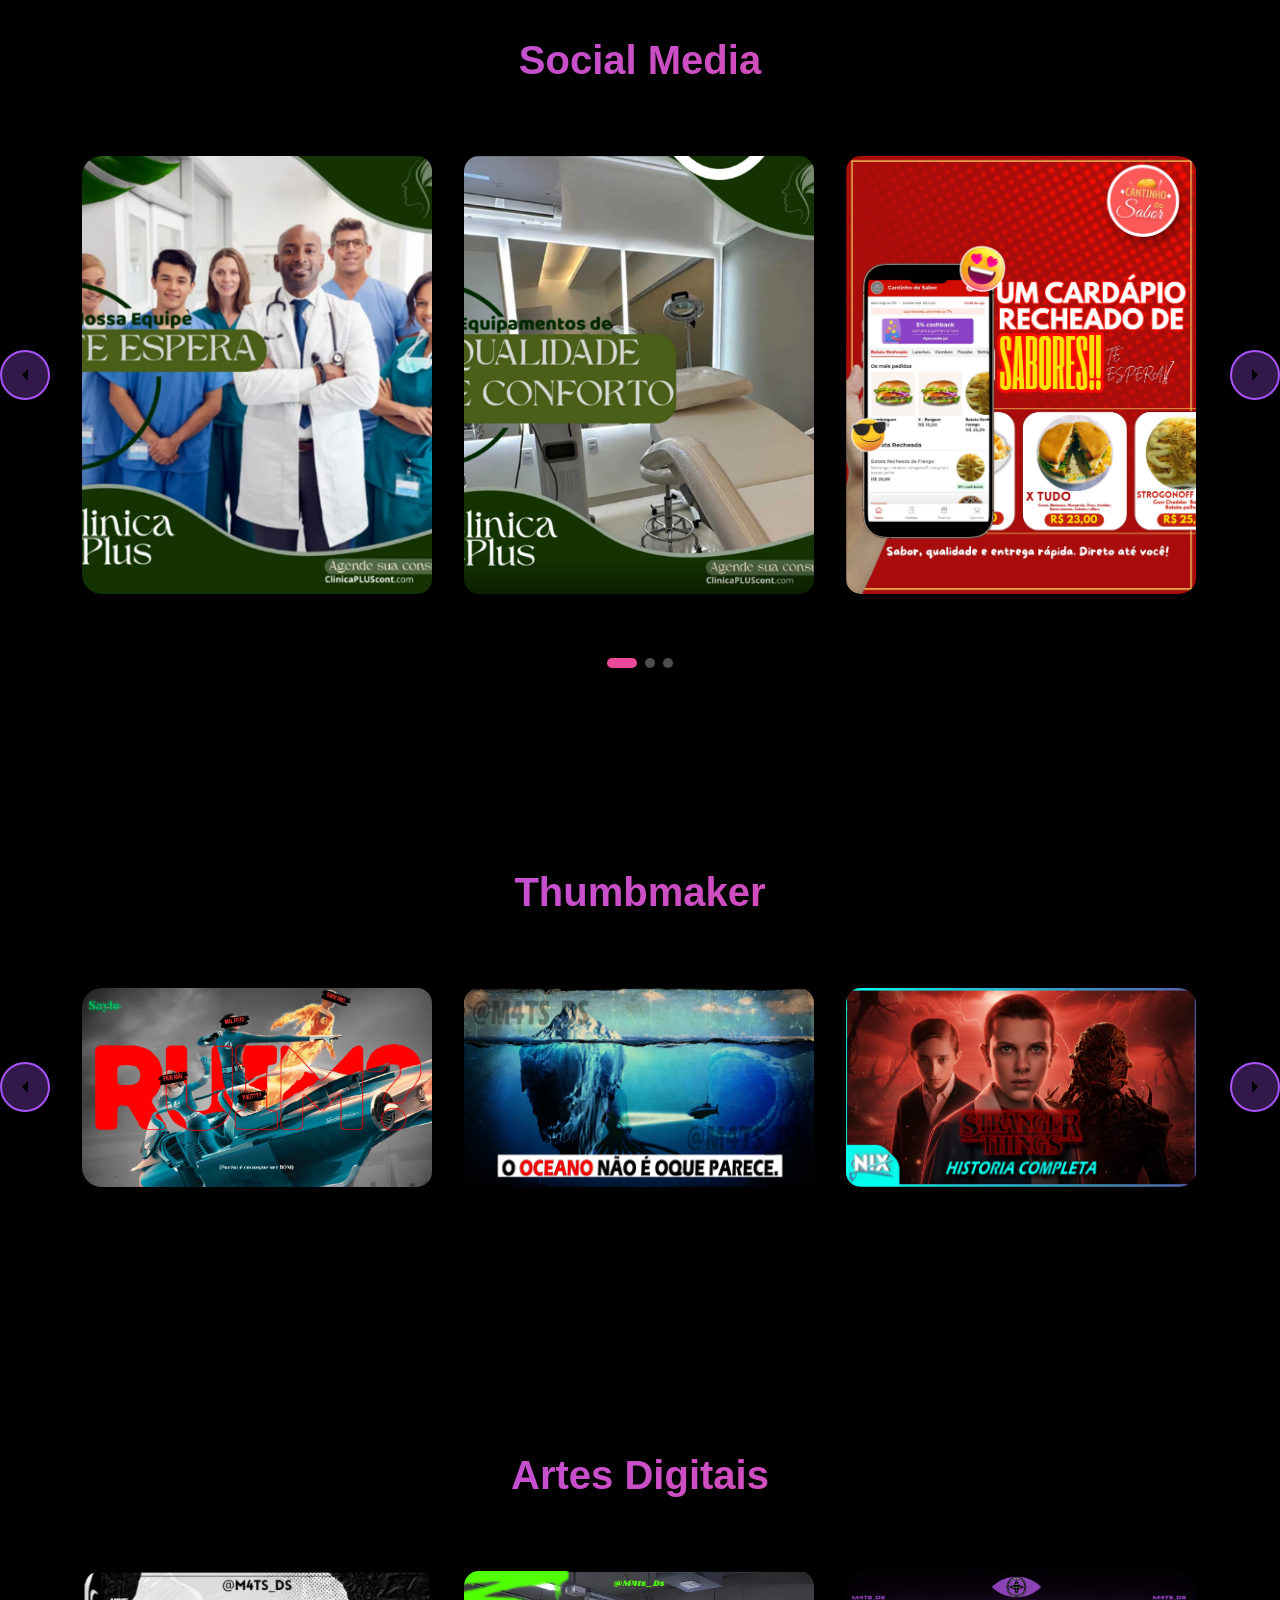
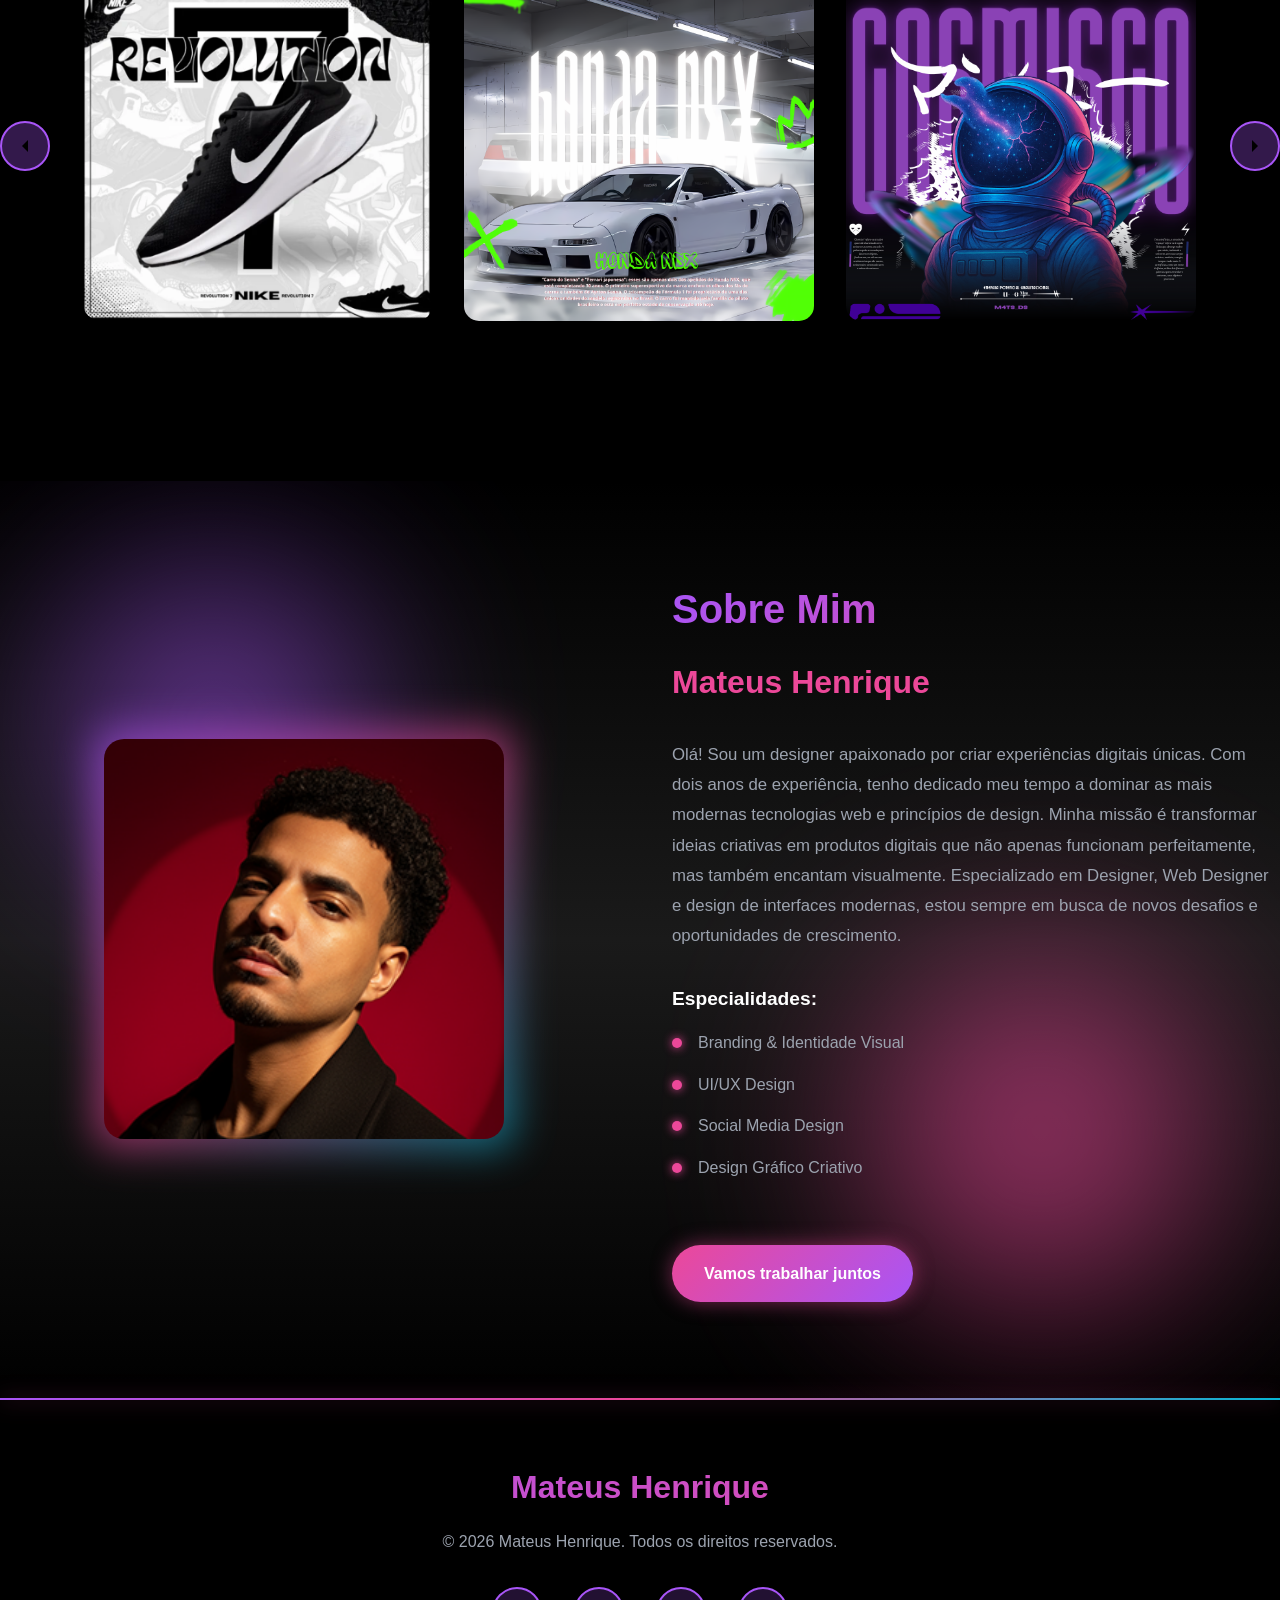
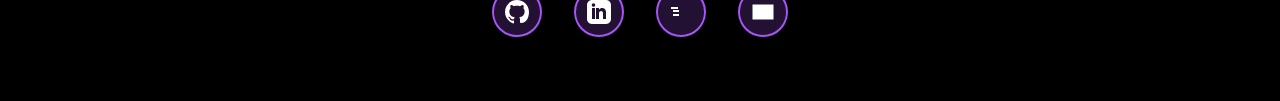
==== commit e894a130: "Add files via upload" ====
--- a/index.html
+++ b/index.html
@@ -12,7 +12,7 @@
     <nav class="navbar" id="navbar">
         <div class="nav-container">
             <div class="nav-logo">
-                <span class="logo-text">MATEUS<span class="logo-accent">.</span></span>
+                <span class="logo-text">M4ts_Ds<span class="logo-accent"></span></span>
             </div>
 
             <ul class="nav-menu" id="navMenu">
@@ -201,7 +201,7 @@
         <div class="about-content">
             <div class="about-image">
                 <div class="image-container">
-                    <img src="/FOTO DE PERFIL.png" alt="Mateus Henrique" />
+                    <img src="perfil.png" alt="Mateus Henrique" />
                     <div class="image-glow"></div>
                 </div>
             </div>
